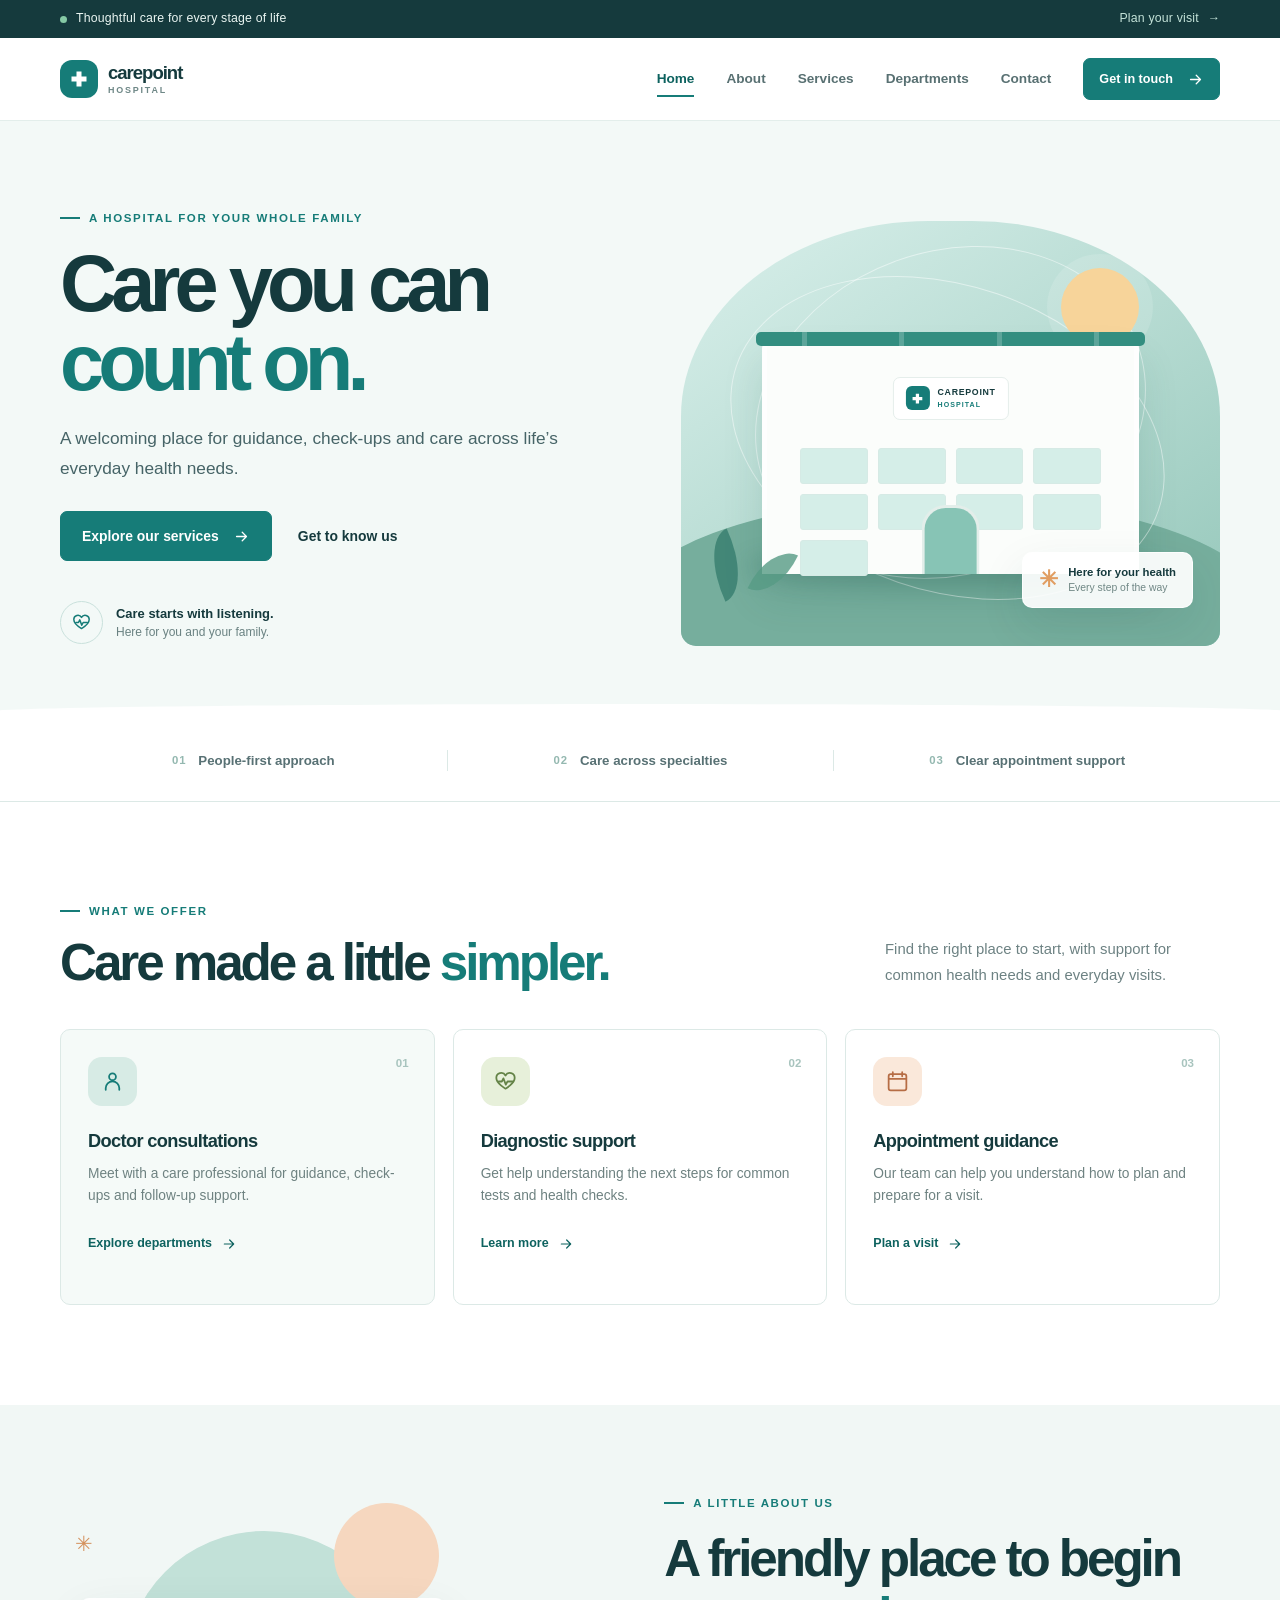
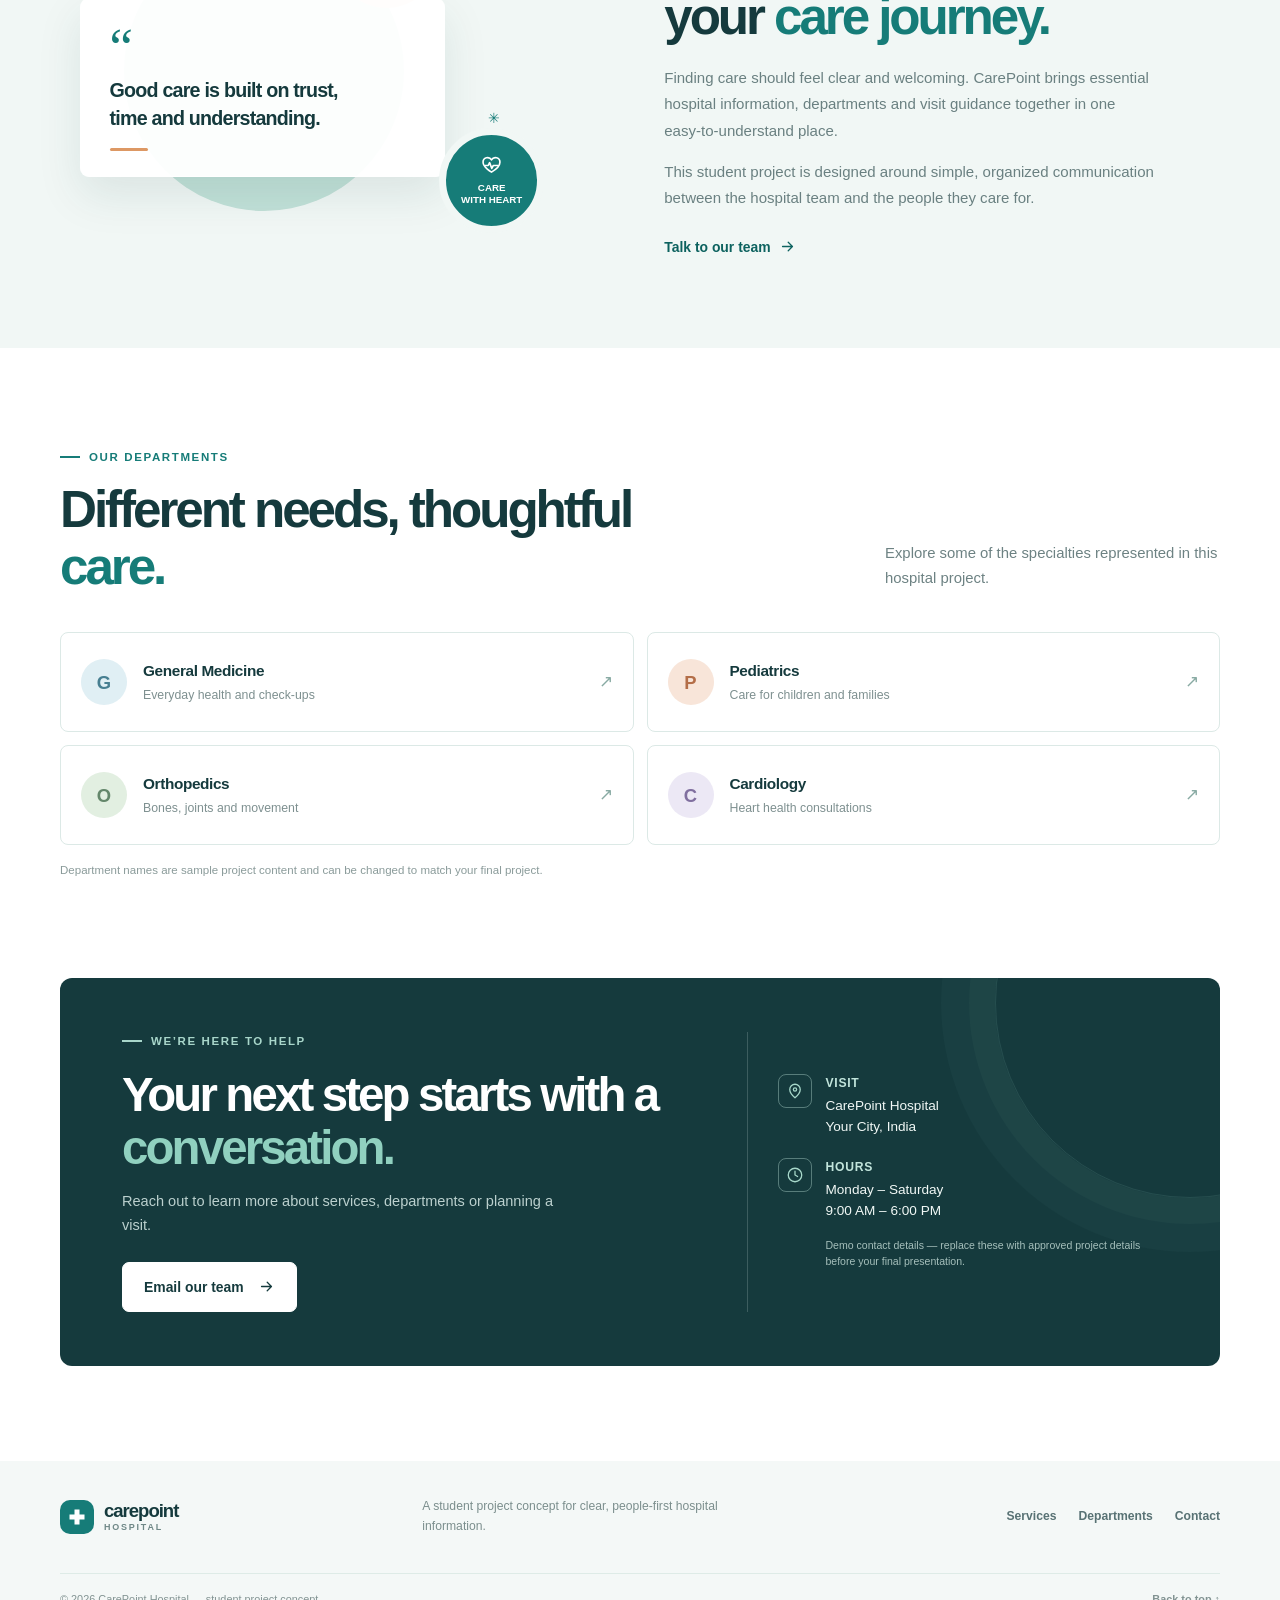
==== frontend/index.html @ 19afa3b1 "Create responsive hospital homepage" ====
<!doctype html>
<html lang="en">
  <head>
    <meta charset="utf-8">
    <meta name="viewport" content="width=device-width, initial-scale=1">
    <meta name="theme-color" content="#f6faf9">
    <meta name="description" content="A welcoming hospital homepage concept for the Hospital Management Web Application student project.">
    <title>CarePoint Hospital | Care you can count on</title>
    <link rel="stylesheet" href="css/style.css">
    <script src="js/main.js" defer></script>
  </head>
  <body>
    <a class="skip-link" href="#main-content">Skip to content</a>

    <svg class="icon-library" xmlns="http://www.w3.org/2000/svg" aria-hidden="true">
      <symbol id="icon-cross" viewBox="0 0 24 24">
        <path d="M9 3h6v6h6v6h-6v6H9v-6H3V9h6V3Z" fill="currentColor"/>
      </symbol>
      <symbol id="icon-arrow" viewBox="0 0 24 24">
        <path d="M5 12h14m-6-6 6 6-6 6" fill="none" stroke="currentColor" stroke-width="1.8" stroke-linecap="round" stroke-linejoin="round"/>
      </symbol>
      <symbol id="icon-heart" viewBox="0 0 24 24">
        <path d="M20.8 8.7c0 5.2-8.8 10.2-8.8 10.2S3.2 13.9 3.2 8.7A4.7 4.7 0 0 1 12 6.2a4.7 4.7 0 0 1 8.8 2.5Z" fill="none" stroke="currentColor" stroke-width="1.7" stroke-linejoin="round"/>
        <path d="M5.5 12h3l1.5-3 2.3 6 1.6-3h5.1" fill="none" stroke="currentColor" stroke-width="1.7" stroke-linecap="round" stroke-linejoin="round"/>
      </symbol>
      <symbol id="icon-person" viewBox="0 0 24 24">
        <circle cx="12" cy="7.5" r="3.3" fill="none" stroke="currentColor" stroke-width="1.7"/>
        <path d="M5.5 20v-1.7a6.5 6.5 0 0 1 13 0V20" fill="none" stroke="currentColor" stroke-width="1.7" stroke-linecap="round"/>
      </symbol>
      <symbol id="icon-calendar" viewBox="0 0 24 24">
        <rect x="3.5" y="5" width="17" height="15.5" rx="2" fill="none" stroke="currentColor" stroke-width="1.7"/>
        <path d="M7.5 3v4m9-4v4M4 9.5h16" fill="none" stroke="currentColor" stroke-width="1.7" stroke-linecap="round"/>
      </symbol>
      <symbol id="icon-location" viewBox="0 0 24 24">
        <path d="M19 10c0 5-7 11-7 11S5 15 5 10a7 7 0 1 1 14 0Z" fill="none" stroke="currentColor" stroke-width="1.7"/>
        <circle cx="12" cy="10" r="2.2" fill="none" stroke="currentColor" stroke-width="1.7"/>
      </symbol>
      <symbol id="icon-clock" viewBox="0 0 24 24">
        <circle cx="12" cy="12" r="9" fill="none" stroke="currentColor" stroke-width="1.7"/>
        <path d="M12 7v5l3.5 2" fill="none" stroke="currentColor" stroke-width="1.7" stroke-linecap="round"/>
      </symbol>
    </svg>

    <div class="announcement-bar">
      <div class="container announcement-inner">
        <span class="announcement-dot" aria-hidden="true"></span>
        <p>Thoughtful care for every stage of life</p>
        <a href="#contact">Plan your visit <span aria-hidden="true">&rarr;</span></a>
      </div>
    </div>

    <header class="site-header">
      <div class="container header-inner">
        <a class="brand" href="#home" aria-label="CarePoint Hospital home">
          <span class="brand-mark"><svg aria-hidden="true"><use href="#icon-cross"></use></svg></span>
          <span class="brand-name">carepoint<span>hospital</span></span>
        </a>

        <button class="menu-toggle" type="button" aria-expanded="false" aria-controls="primary-navigation" aria-label="Open navigation menu">
          <span></span><span></span><span></span>
        </button>

        <nav class="primary-navigation" id="primary-navigation" aria-label="Main navigation">
          <a class="nav-link active" href="#home">Home</a>
          <a class="nav-link" href="#about">About</a>
          <a class="nav-link" href="#services">Services</a>
          <a class="nav-link" href="#departments">Departments</a>
          <a class="nav-link" href="#contact">Contact</a>
          <a class="button button-small header-cta" href="#contact">Get in touch <svg aria-hidden="true"><use href="#icon-arrow"></use></svg></a>
        </nav>
      </div>
    </header>

    <main id="main-content">
      <section class="hero" id="home" aria-labelledby="hero-title">
        <div class="container hero-grid">
          <div class="hero-copy">
            <p class="eyebrow"><span></span> A hospital for your whole family</p>
            <h1 id="hero-title">Care you can <span>count on.</span></h1>
            <p class="hero-description">A welcoming place for guidance, check-ups and care across life’s everyday health needs.</p>
            <div class="hero-actions">
              <a class="button" href="#services">Explore our services <svg aria-hidden="true"><use href="#icon-arrow"></use></svg></a>
              <a class="text-link" href="#about">Get to know us</a>
            </div>
            <div class="hero-note">
              <span class="note-icon"><svg aria-hidden="true"><use href="#icon-heart"></use></svg></span>
              <p><strong>Care starts with listening.</strong><br>Here for you and your family.</p>
            </div>
          </div>

          <div class="hero-art" aria-label="Illustration of a welcoming hospital building" role="img">
            <div class="art-orbit orbit-one"></div>
            <div class="art-orbit orbit-two"></div>
            <div class="sun-shape"></div>
            <div class="building-shadow"></div>
            <div class="hospital-building">
              <div class="building-roof"><span></span><span></span><span></span><span></span></div>
              <div class="building-sign"><span class="sign-cross"><svg aria-hidden="true"><use href="#icon-cross"></use></svg></span><span>CAREPOINT<br><small>HOSPITAL</small></span></div>
              <div class="building-windows" aria-hidden="true"><i></i><i></i><i></i><i></i><i></i><i></i><i></i><i></i><i></i></div>
              <div class="building-door"></div>
            </div>
            <div class="art-caption"><span class="caption-sparkle" aria-hidden="true">✳</span><span>Here for your health<br><small>Every step of the way</small></span></div>
            <div class="art-leaf leaf-one"></div>
            <div class="art-leaf leaf-two"></div>
          </div>
        </div>
        <div class="hero-wave" aria-hidden="true"></div>
      </section>

      <section class="care-points" aria-label="Our approach to care">
        <div class="container care-points-inner">
          <div><span class="point-number">01</span><span>People-first approach</span></div>
          <div><span class="point-number">02</span><span>Care across specialties</span></div>
          <div><span class="point-number">03</span><span>Clear appointment support</span></div>
        </div>
      </section>

      <section class="section services-section" id="services" aria-labelledby="services-title">
        <div class="container">
          <div class="section-heading">
            <div>
              <p class="eyebrow"><span></span> What we offer</p>
              <h2 id="services-title">Care made a little <span>simpler.</span></h2>
            </div>
            <p class="section-intro">Find the right place to start, with support for common health needs and everyday visits.</p>
          </div>
          <div class="service-grid">
            <article class="service-card service-card-featured">
              <span class="card-index">01</span>
              <span class="service-icon"><svg aria-hidden="true"><use href="#icon-person"></use></svg></span>
              <h3>Doctor consultations</h3>
              <p>Meet with a care professional for guidance, check-ups and follow-up support.</p>
              <a href="#departments" aria-label="Explore departments for doctor consultations">Explore departments <svg aria-hidden="true"><use href="#icon-arrow"></use></svg></a>
            </article>
            <article class="service-card">
              <span class="card-index">02</span>
              <span class="service-icon icon-mint"><svg aria-hidden="true"><use href="#icon-heart"></use></svg></span>
              <h3>Diagnostic support</h3>
              <p>Get help understanding the next steps for common tests and health checks.</p>
              <a href="#contact" aria-label="Contact us about diagnostic support">Learn more <svg aria-hidden="true"><use href="#icon-arrow"></use></svg></a>
            </article>
            <article class="service-card">
              <span class="card-index">03</span>
              <span class="service-icon icon-peach"><svg aria-hidden="true"><use href="#icon-calendar"></use></svg></span>
              <h3>Appointment guidance</h3>
              <p>Our team can help you understand how to plan and prepare for a visit.</p>
              <a href="#contact" aria-label="Contact us for appointment guidance">Plan a visit <svg aria-hidden="true"><use href="#icon-arrow"></use></svg></a>
            </article>
          </div>
        </div>
      </section>

      <section class="about-section" id="about" aria-labelledby="about-title">
        <div class="container about-grid">
          <div class="about-visual" aria-hidden="true">
            <div class="about-circle circle-large"></div>
            <div class="about-circle circle-small"></div>
            <div class="about-quote-card"><span class="quote-mark">“</span><p>Good care is built on trust, time and understanding.</p><span class="quote-line"></span></div>
            <div class="about-stamp"><svg><use href="#icon-heart"></use></svg><span>Care<br>with heart</span></div>
            <div class="about-sparkle sparkle-one">✳</div><div class="about-sparkle sparkle-two">✳</div>
          </div>
          <div class="about-copy">
            <p class="eyebrow"><span></span> A little about us</p>
            <h2 id="about-title">A friendly place to begin your <span>care journey.</span></h2>
            <p>Finding care should feel clear and welcoming. CarePoint brings essential hospital information, departments and visit guidance together in one easy-to-understand place.</p>
            <p>This student project is designed around simple, organized communication between the hospital team and the people they care for.</p>
            <a class="text-link text-link-dark" href="#contact">Talk to our team <svg aria-hidden="true"><use href="#icon-arrow"></use></svg></a>
          </div>
        </div>
      </section>

      <section class="section departments-section" id="departments" aria-labelledby="departments-title">
        <div class="container">
          <div class="section-heading">
            <div>
              <p class="eyebrow"><span></span> Our departments</p>
              <h2 id="departments-title">Different needs, thoughtful <span>care.</span></h2>
            </div>
            <p class="section-intro">Explore some of the specialties represented in this hospital project.</p>
          </div>
          <div class="department-grid">
            <article class="department-card"><span class="department-symbol symbol-blue">G</span><div><h3>General Medicine</h3><p>Everyday health and check-ups</p></div><span class="department-arrow" aria-hidden="true">↗</span></article>
            <article class="department-card"><span class="department-symbol symbol-peach">P</span><div><h3>Pediatrics</h3><p>Care for children and families</p></div><span class="department-arrow" aria-hidden="true">↗</span></article>
            <article class="department-card"><span class="department-symbol symbol-mint">O</span><div><h3>Orthopedics</h3><p>Bones, joints and movement</p></div><span class="department-arrow" aria-hidden="true">↗</span></article>
            <article class="department-card"><span class="department-symbol symbol-lilac">C</span><div><h3>Cardiology</h3><p>Heart health consultations</p></div><span class="department-arrow" aria-hidden="true">↗</span></article>
          </div>
          <p class="demo-note">Department names are sample project content and can be changed to match your final project.</p>
        </div>
      </section>

      <section class="contact-section" id="contact" aria-labelledby="contact-title">
        <div class="container contact-panel">
          <div class="contact-copy">
            <p class="eyebrow eyebrow-light"><span></span> We’re here to help</p>
            <h2 id="contact-title">Your next step starts with a <span>conversation.</span></h2>
            <p>Reach out to learn more about services, departments or planning a visit.</p>
            <a class="button button-light" href="mailto:hello@carepoint.example">Email our team <svg aria-hidden="true"><use href="#icon-arrow"></use></svg></a>
          </div>
          <div class="contact-details">
            <div class="contact-detail"><span class="detail-icon"><svg aria-hidden="true"><use href="#icon-location"></use></svg></span><div><h3>Visit</h3><p>CarePoint Hospital<br>Your City, India</p></div></div>
            <div class="contact-detail"><span class="detail-icon"><svg aria-hidden="true"><use href="#icon-clock"></use></svg></span><div><h3>Hours</h3><p>Monday – Saturday<br>9:00 AM – 6:00 PM</p></div></div>
            <p class="contact-demo-note">Demo contact details — replace these with approved project details before your final presentation.</p>
          </div>
          <div class="contact-decoration" aria-hidden="true"></div>
        </div>
      </section>
    </main>

    <footer class="site-footer">
      <div class="container footer-main">
        <a class="brand brand-footer" href="#home" aria-label="CarePoint Hospital home">
          <span class="brand-mark"><svg aria-hidden="true"><use href="#icon-cross"></use></svg></span>
          <span class="brand-name">carepoint<span>hospital</span></span>
        </a>
        <p>A student project concept for clear, people-first hospital information.</p>
        <div class="footer-links"><a href="#services">Services</a><a href="#departments">Departments</a><a href="#contact">Contact</a></div>
      </div>
      <div class="container footer-bottom"><span>© <span id="current-year">2026</span> CarePoint Hospital — student project concept</span><a href="#home">Back to top ↑</a></div>
    </footer>
  </body>
</html>
---- frontend/css/style.css ----
:root {
  color-scheme: light;
  --ink: #153a3d;
  --ink-soft: #466467;
  --teal: #167c78;
  --teal-dark: #0d625f;
  --mint: #e2f2ef;
  --mint-pale: #f3f9f7;
  --paper: #ffffff;
  --line: #dce9e6;
  --peach: #f8e3d7;
  --shadow: 0 18px 45px rgba(20, 65, 65, .1);
  --font-body: 'Avenir Next', Avenir, 'Segoe UI', sans-serif;
  --font-heading: 'Avenir Next', Avenir, 'Segoe UI', sans-serif;
}

* { box-sizing: border-box; }
html { scroll-behavior: smooth; scroll-padding-top: 90px; }
body { margin: 0; background: var(--paper); color: var(--ink); font-family: var(--font-body); font-size: 16px; line-height: 1.6; -webkit-font-smoothing: antialiased; }
svg { display: block; width: 1.2rem; height: 1.2rem; }
.icon-library { position: absolute; width: 0; height: 0; overflow: hidden; }
.container { width: min(1160px, calc(100% - 48px)); margin-inline: auto; }
.skip-link { position: absolute; top: -60px; left: 20px; z-index: 1000; padding: 10px 16px; border-radius: 8px; background: var(--ink); color: white; }
.skip-link:focus { top: 12px; }
a { color: inherit; text-decoration: none; }
a:focus-visible, button:focus-visible { outline: 3px solid #ed9e68; outline-offset: 4px; }

.announcement-bar { background: var(--ink); color: #eaf5f2; font-size: .77rem; letter-spacing: .015em; }
.announcement-inner { min-height: 38px; display: flex; align-items: center; gap: 9px; }
.announcement-inner p { margin: 0; }
.announcement-dot { width: 7px; height: 7px; border-radius: 50%; background: #85c9a5; }
.announcement-inner a { margin-left: auto; color: #c4e3d9; }
.announcement-inner a span { padding-left: 5px; }

.site-header { position: sticky; top: 0; z-index: 50; background: rgba(255, 255, 255, .96); border-bottom: 1px solid rgba(220, 233, 230, .78); backdrop-filter: blur(12px); }
.header-inner { display: flex; min-height: 82px; align-items: center; justify-content: space-between; gap: 30px; }
.brand { display: inline-flex; align-items: center; gap: 10px; flex: 0 0 auto; }
.brand-mark { display: grid; width: 38px; height: 38px; place-items: center; border-radius: 12px; background: var(--teal); color: white; }
.brand-mark svg { width: 20px; height: 20px; }
.brand-name { display: flex; flex-direction: column; color: var(--ink); font-family: var(--font-heading); font-size: 1.16rem; font-weight: 800; line-height: 1.05; letter-spacing: -.055em; }
.brand-name span { margin-top: 3px; color: #6f8887; font-family: var(--font-body); font-size: .56rem; font-weight: 600; letter-spacing: .2em; text-transform: uppercase; }
.primary-navigation { display: flex; align-items: center; gap: clamp(18px, 2.5vw, 34px); }
.nav-link { position: relative; padding: 8px 0; color: #587072; font-size: .85rem; font-weight: 600; transition: color .2s ease; }
.nav-link:hover, .nav-link.active { color: var(--teal-dark); }
.nav-link.active::after { position: absolute; right: 0; bottom: 1px; left: 0; height: 2px; background: var(--teal); content: ''; }
.button { display: inline-flex; min-height: 50px; align-items: center; justify-content: center; gap: 14px; padding: 0 21px; border: 1px solid var(--teal); border-radius: 7px; background: var(--teal); color: white; font-size: .87rem; font-weight: 700; transition: background .2s ease, transform .2s ease; }
.button:hover { transform: translateY(-2px); background: var(--teal-dark); }
.button svg, .text-link svg { width: 17px; height: 17px; }
.button-small { min-height: 42px; padding-inline: 15px; font-size: .79rem; }
.menu-toggle { display: none; }

.hero { position: relative; overflow: hidden; padding: 82px 0 56px; background: var(--mint-pale); }
.hero-grid { position: relative; z-index: 1; display: grid; grid-template-columns: 1fr .94fr; align-items: center; gap: 48px; }
.hero-copy { padding: 6px 0 20px; }
.eyebrow { display: flex; align-items: center; gap: 9px; margin: 0 0 18px; color: var(--teal); font-size: .72rem; font-weight: 700; letter-spacing: .14em; text-transform: uppercase; }
.eyebrow > span { width: 20px; height: 2px; background: currentColor; }
h1, h2, h3, p { overflow-wrap: break-word; }
h1, h2, h3 { margin-top: 0; font-family: var(--font-heading); }
.hero h1 { max-width: 610px; margin-bottom: 20px; font-size: clamp(3.4rem, 6.2vw, 5.65rem); font-weight: 700; line-height: .99; letter-spacing: -.075em; }
.hero h1 span, .section-heading h2 span, .about-copy h2 span, .contact-copy h2 span { color: var(--teal); }
.hero-description { max-width: 510px; margin: 0; color: var(--ink-soft); font-size: 1.08rem; line-height: 1.75; }
.hero-actions { display: flex; align-items: center; gap: 26px; margin-top: 28px; }
.text-link { display: inline-flex; align-items: center; gap: 8px; color: var(--ink); font-size: .87rem; font-weight: 700; }
.text-link:hover { color: var(--teal); }
.hero-note { display: flex; align-items: center; gap: 13px; margin-top: 40px; }
.note-icon { display: grid; width: 43px; height: 43px; place-items: center; border: 1px solid #c9e1dc; border-radius: 50%; color: var(--teal); }
.note-icon svg { width: 21px; height: 21px; }
.hero-note p { margin: 0; color: #6a8282; font-size: .75rem; line-height: 1.5; }
.hero-note strong { color: var(--ink); font-size: .81rem; }

.hero-art { position: relative; min-height: 425px; overflow: hidden; border-radius: 46% 46% 15px 15px; background: linear-gradient(145deg, #d8efea 2%, #b6dbd2 52%, #95c7ba 100%); isolation: isolate; }
.hero-art::after { position: absolute; z-index: -1; right: -10%; bottom: -23%; left: -12%; height: 58%; border-radius: 50% 50% 0 0; background: #76ae9d; content: ''; }
.art-orbit { position: absolute; border: 1px solid rgba(255,255,255,.48); border-radius: 50%; }
.orbit-one { top: 7%; left: 13%; width: 74%; height: 76%; transform: rotate(-20deg); }
.orbit-two { top: 15%; left: 8%; width: 83%; height: 72%; transform: rotate(19deg); }
.sun-shape { position: absolute; top: 11%; right: 15%; width: 78px; height: 78px; border-radius: 50%; background: #f7d49a; box-shadow: 0 0 0 14px rgba(255,255,255,.13); }
.building-shadow { position: absolute; right: 13%; bottom: 14%; left: 12%; height: 9%; border-radius: 50%; background: rgba(27, 81, 73, .2); filter: blur(11px); }
.hospital-building { position: absolute; right: 15%; bottom: 17%; left: 15%; height: 55%; border: 5px solid rgba(255,255,255,.65); border-bottom: 0; border-radius: 8px 8px 0 0; background: #fbfdfb; box-shadow: 0 22px 40px rgba(29, 91, 80, .14); }
.building-roof { position: absolute; top: -13px; right: -11px; left: -11px; display: flex; height: 14px; justify-content: space-around; border-radius: 5px; background: #338e80; }
.building-roof span { width: 5px; height: 100%; background: rgba(255,255,255,.2); }
.building-sign { position: absolute; top: 14%; left: 50%; display: flex; align-items: center; gap: 8px; padding: 8px 12px; border: 1px solid #e5eeeb; border-radius: 7px; background: #fff; color: var(--ink); font-size: .55rem; font-weight: 800; letter-spacing: .08em; line-height: 1.4; transform: translateX(-50%); white-space: nowrap; }
.building-sign small { color: var(--teal); font-size: .44rem; letter-spacing: .15em; }
.sign-cross { display: grid; width: 24px; height: 24px; place-items: center; border-radius: 6px; background: var(--teal); color: white; }
.sign-cross svg { width: 13px; height: 13px; }
.building-windows { position: absolute; top: 45%; right: 9%; left: 9%; display: grid; grid-template-columns: repeat(4, 1fr); gap: 10px; }
.building-windows i { height: 36px; border: 1px solid #d6eae5; border-radius: 3px; background: #d5eee8; }
.building-door { position: absolute; bottom: 0; left: 50%; width: 16%; height: 30%; border: 3px solid #e3eeea; border-bottom: 0; border-radius: 24px 24px 0 0; background: #87c4b5; transform: translateX(-50%); }
.art-caption { position: absolute; z-index: 3; right: 5%; bottom: 9%; display: flex; align-items: center; gap: 10px; padding: 11px 16px; border: 1px solid rgba(255,255,255,.82); border-radius: 10px; background: rgba(255,255,255,.92); box-shadow: var(--shadow); color: var(--ink); font-size: .71rem; font-weight: 700; line-height: 1.35; }
.art-caption small { color: #708785; font-size: .65rem; font-weight: 500; }
.caption-sparkle { color: #e19d61; font-size: 1.45rem; }
.art-leaf { position: absolute; z-index: 2; bottom: 12%; width: 32px; height: 66px; border-radius: 100% 0 100% 0; background: #367e6e; opacity: .8; transform-origin: bottom; }
.leaf-one { left: 8%; transform: rotate(-25deg); }
.leaf-two { left: 12%; height: 51px; background: #579c85; transform: rotate(25deg); }
.hero-wave { position: absolute; bottom: -1px; left: -2%; width: 104%; height: 17px; border-radius: 50% 50% 0 0; background: white; }

.care-points { border-bottom: 1px solid var(--line); }
.care-points-inner { display: grid; min-height: 81px; grid-template-columns: repeat(3, 1fr); align-items: center; }
.care-points-inner > div { display: flex; align-items: center; justify-content: center; gap: 12px; color: #587174; font-size: .83rem; font-weight: 600; }
.care-points-inner > div + div { border-left: 1px solid var(--line); }
.point-number { color: #94b8b0; font-family: var(--font-heading); font-size: .71rem; font-weight: 800; letter-spacing: .08em; }

.section { padding: 100px 0; }
.section-heading { display: flex; align-items: end; justify-content: space-between; gap: 45px; margin-bottom: 37px; }
.section-heading .eyebrow { margin-bottom: 14px; }
.section-heading h2, .about-copy h2 { max-width: 600px; margin: 0; font-size: clamp(2.1rem, 4vw, 3.35rem); font-weight: 700; line-height: 1.12; letter-spacing: -.06em; }
.section-intro { max-width: 335px; margin: 0 0 4px; color: #6d8283; font-size: .93rem; line-height: 1.7; }
.service-grid { display: grid; grid-template-columns: repeat(3, 1fr); gap: 18px; }
.service-card { position: relative; min-height: 276px; padding: 27px 27px 23px; border: 1px solid var(--line); border-radius: 10px; background: #fff; transition: transform .25s ease, box-shadow .25s ease, border-color .25s ease; }
.service-card:hover { transform: translateY(-4px); border-color: #b6d6ce; box-shadow: 0 15px 35px rgba(30, 78, 75, .08); }
.service-card-featured { background: #f5faf8; }
.card-index { position: absolute; top: 24px; right: 25px; color: #a8c4be; font-family: var(--font-heading); font-size: .72rem; font-weight: 700; }
.service-icon { display: grid; width: 49px; height: 49px; place-items: center; border-radius: 14px; background: #d7ebe5; color: var(--teal); }
.service-icon svg { width: 25px; height: 25px; }
.icon-mint { background: #e7f0da; color: #648347; }
.icon-peach { background: #fae8da; color: #b66d45; }
.service-card h3 { margin: 20px 0 8px; font-size: 1.14rem; letter-spacing: -.035em; }
.service-card p { min-height: 54px; margin: 0; color: #6e8281; font-size: .86rem; line-height: 1.6; }
.service-card > a { display: inline-flex; align-items: center; gap: 9px; margin-top: 17px; color: var(--teal-dark); font-size: .78rem; font-weight: 700; }
.service-card > a svg { width: 16px; height: 16px; transition: transform .2s ease; }
.service-card > a:hover svg { transform: translateX(3px); }

.about-section { overflow: hidden; padding: 89px 0; background: #f1f7f5; }
.about-grid { display: grid; grid-template-columns: .88fr 1fr; align-items: center; gap: clamp(55px, 9vw, 120px); }
.about-visual { position: relative; min-height: 355px; }
.about-circle { position: absolute; border-radius: 50%; }
.circle-large { top: 9%; left: 13%; width: 280px; height: 280px; background: #c2e1d8; }
.circle-small { top: 1%; left: 56%; width: 105px; height: 105px; background: #f6d7bf; }
.about-quote-card { position: absolute; top: 28%; left: 4%; width: 83%; max-width: 365px; min-height: 172px; padding: 25px 29px; border: 1px solid rgba(255,255,255,.75); border-radius: 9px; background: rgba(255,255,255,.95); box-shadow: var(--shadow); }
.quote-mark { color: var(--teal); font-family: Georgia, serif; font-size: 3.3rem; line-height: .9; }
.about-quote-card p { max-width: 270px; margin: 4px 0 16px; font-family: var(--font-heading); font-size: 1.23rem; font-weight: 600; line-height: 1.4; letter-spacing: -.04em; }
.quote-line { display: block; width: 38px; height: 3px; border-radius: 4px; background: #dd9864; }
.about-stamp { position: absolute; right: 1%; bottom: 6%; display: flex; width: 105px; height: 105px; flex-direction: column; align-items: center; justify-content: center; gap: 5px; border: 7px solid #f1f7f5; border-radius: 50%; background: var(--teal); color: white; font-size: .61rem; font-weight: 700; line-height: 1.2; text-align: center; text-transform: uppercase; }
.about-stamp svg { width: 23px; height: 23px; }
.about-sparkle { position: absolute; color: #d4915d; }
.sparkle-one { top: 8%; left: 3%; font-size: 1.3rem; }
.sparkle-two { right: 10%; bottom: 35%; color: var(--teal); font-size: .9rem; }
.about-copy > p:not(.eyebrow) { max-width: 490px; color: #6a8081; font-size: .94rem; line-height: 1.75; }
.about-copy h2 { margin-bottom: 20px; }
.about-copy h2 span { display: inline; }
.about-copy .text-link { margin-top: 9px; color: var(--teal-dark); }

.departments-section { padding-top: 100px; padding-bottom: 98px; }
.department-grid { display: grid; grid-template-columns: repeat(2, 1fr); gap: 13px; }
.department-card { display: flex; min-height: 100px; align-items: center; gap: 16px; padding: 17px 20px; border: 1px solid var(--line); border-radius: 8px; background: white; transition: border-color .2s ease, background .2s ease; }
.department-card:hover { border-color: #add1c7; background: #fbfdfc; }
.department-symbol { display: grid; width: 46px; height: 46px; flex: 0 0 auto; place-items: center; border-radius: 50%; font-family: var(--font-heading); font-size: 1.15rem; font-weight: 700; }
.symbol-blue { background: #e0eff4; color: #477f91; }
.symbol-peach { background: #f8e5d9; color: #b46e48; }
.symbol-mint { background: #e2efe1; color: #64876b; }
.symbol-lilac { background: #ece8f5; color: #806f9f; }
.department-card h3 { margin: 0 0 3px; font-size: .96rem; letter-spacing: -.025em; }
.department-card p { margin: 0; color: #7e9090; font-size: .77rem; }
.department-arrow { margin-left: auto; color: #88aaa3; font-size: 1.05rem; }
.demo-note { margin: 16px 0 0; color: #8a9b9a; font-size: .72rem; }

.contact-section { padding: 0 0 95px; }
.contact-panel { position: relative; display: grid; grid-template-columns: 1.15fr .85fr; gap: 70px; overflow: hidden; padding: 54px 62px; border-radius: 12px; background: var(--ink); color: white; }
.contact-copy, .contact-details { position: relative; z-index: 1; }
.eyebrow-light { color: #a8d6ca; }
.contact-copy h2 { max-width: 580px; margin: 0 0 16px; font-size: clamp(2rem, 3.7vw, 3rem); line-height: 1.12; letter-spacing: -.06em; }
.contact-copy h2 span { color: #90d0bf; }
.contact-copy > p:not(.eyebrow) { max-width: 450px; margin: 0; color: #bbd0ce; font-size: .91rem; }
.button-light { margin-top: 25px; border-color: white; background: white; color: var(--ink); }
.button-light:hover { border-color: #dff1ec; background: #dff1ec; }
.contact-details { display: grid; align-content: center; gap: 21px; padding-left: 30px; border-left: 1px solid rgba(212, 236, 230, .2); }
.contact-detail { display: flex; align-items: flex-start; gap: 13px; }
.detail-icon { display: grid; width: 34px; height: 34px; flex: 0 0 auto; place-items: center; border: 1px solid rgba(188, 226, 216, .4); border-radius: 8px; color: #a7d8ca; }
.detail-icon svg { width: 18px; height: 18px; }
.contact-detail h3 { margin: 0 0 3px; color: #c2e5dc; font-size: .76rem; letter-spacing: .06em; text-transform: uppercase; }
.contact-detail p { margin: 0; color: #f1f8f6; font-size: .85rem; line-height: 1.5; }
.contact-demo-note { margin: -4px 0 0 47px; color: #a5bfbb; font-size: .66rem; line-height: 1.5; }
.contact-decoration { position: absolute; top: -170px; right: -165px; width: 390px; height: 390px; border: 1px solid rgba(140, 195, 182, .14); border-radius: 50%; box-shadow: 0 0 0 26px rgba(140, 195, 182, .04), 0 0 0 54px rgba(140, 195, 182, .035); }

.site-footer { background: #f4f8f7; }
.footer-main { display: flex; min-height: 112px; align-items: center; justify-content: space-between; gap: 30px; }
.brand-footer .brand-mark { width: 34px; height: 34px; border-radius: 10px; }
.footer-main > p { max-width: 340px; margin: 0; color: #7b8e8d; font-size: .76rem; }
.footer-links { display: flex; gap: 22px; color: #587274; font-size: .76rem; font-weight: 600; }
.footer-links a:hover, .footer-bottom a:hover { color: var(--teal); }
.footer-bottom { display: flex; min-height: 53px; align-items: center; justify-content: space-between; border-top: 1px solid #deebe7; color: #829392; font-size: .68rem; }
.footer-bottom a { font-weight: 600; }

@media (max-width: 900px) {
  .primary-navigation { gap: 17px; }
  .nav-link { font-size: .79rem; }
  .header-cta { display: none; }
  .hero-grid { gap: 28px; }
  .hero h1 { font-size: clamp(3.2rem, 7vw, 4.5rem); }
  .hero-art { min-height: 370px; }
  .section { padding: 82px 0; }
  .about-grid { gap: 55px; }
  .contact-panel { gap: 35px; padding: 48px; }
}

@media (max-width: 680px) {
  html { scroll-padding-top: 72px; }
  .container { width: min(100% - 36px, 520px); }
  .announcement-inner { min-height: 35px; font-size: .65rem; }
  .announcement-inner a { font-size: .65rem; }
  .header-inner { min-height: 68px; }
  .brand-mark { width: 35px; height: 35px; }
  .menu-toggle { display: flex; width: 42px; height: 42px; flex-direction: column; align-items: center; justify-content: center; gap: 5px; border: 1px solid var(--line); border-radius: 7px; background: white; cursor: pointer; }
  .menu-toggle span { width: 17px; height: 2px; border-radius: 2px; background: var(--ink); transition: transform .2s ease, opacity .2s ease; }
  .menu-toggle[aria-expanded="true"] span:first-child { transform: translateY(7px) rotate(45deg); }
  .menu-toggle[aria-expanded="true"] span:nth-child(2) { opacity: 0; }
  .menu-toggle[aria-expanded="true"] span:last-child { transform: translateY(-7px) rotate(-45deg); }
  .primary-navigation { position: absolute; top: 100%; right: 0; left: 0; display: none; align-items: stretch; gap: 0; padding: 9px 18px 18px; border-bottom: 1px solid var(--line); background: white; box-shadow: 0 15px 25px rgba(20,65,65,.08); }
  .primary-navigation.is-open { display: flex; flex-direction: column; }
  .nav-link { padding: 12px 3px; border-bottom: 1px solid #eef3f1; font-size: .88rem; }
  .nav-link.active::after { display: none; }
  .header-cta { display: inline-flex; align-self: flex-start; margin-top: 13px; }
  .hero { padding: 55px 0 39px; }
  .hero-grid { grid-template-columns: 1fr; gap: 34px; }
  .hero-copy { padding: 0; }
  .hero h1 { max-width: 470px; font-size: clamp(3.25rem, 14vw, 4.8rem); }
  .hero-description { max-width: 430px; font-size: .97rem; }
  .hero-note { margin-top: 28px; }
  .hero-art { min-height: 325px; margin-inline: 4px; border-radius: 45% 45% 13px 13px; }
  .hospital-building { right: 13%; left: 13%; }
  .art-caption { right: 4%; bottom: 8%; }
  .care-points-inner { min-height: unset; grid-template-columns: 1fr; padding-block: 10px; }
  .care-points-inner > div { justify-content: flex-start; min-height: 44px; font-size: .77rem; }
  .care-points-inner > div + div { border-top: 1px solid var(--line); border-left: 0; }
  .section { padding: 70px 0; }
  .section-heading { display: block; margin-bottom: 27px; }
  .section-heading h2, .about-copy h2 { font-size: clamp(2.1rem, 10vw, 3rem); }
  .section-intro { margin-top: 14px; font-size: .87rem; }
  .service-grid { grid-template-columns: 1fr; gap: 12px; }
  .service-card { min-height: 0; padding: 22px; }
  .service-card p { min-height: unset; }
  .service-card h3 { margin-top: 16px; }
  .about-section { padding: 65px 0; }
  .about-grid { grid-template-columns: 1fr; gap: 28px; }
  .about-visual { min-height: 300px; max-width: 440px; width: 100%; margin-inline: auto; }
  .circle-large { width: 245px; height: 245px; }
  .about-quote-card { top: 27%; width: 82%; }
  .about-copy > p:not(.eyebrow) { font-size: .88rem; }
  .departments-section { padding-block: 70px; }
  .department-grid { grid-template-columns: 1fr; gap: 10px; }
  .department-card { min-height: 85px; padding: 14px; }
  .contact-section { padding-bottom: 65px; }
  .contact-panel { grid-template-columns: 1fr; gap: 30px; padding: 34px 25px; }
  .contact-copy h2 { font-size: 2.25rem; }
  .contact-details { padding: 25px 0 0; border-top: 1px solid rgba(212,236,230,.2); border-left: 0; }
  .footer-main { align-items: flex-start; flex-direction: column; gap: 17px; padding-block: 25px; }
  .footer-main > p { margin: 0; }
  .footer-links { flex-wrap: wrap; gap: 17px; }
  .footer-bottom { align-items: flex-start; flex-direction: column; justify-content: center; gap: 6px; padding-block: 12px; font-size: .65rem; }
}

@media (prefers-reduced-motion: reduce) {
  *, *::before, *::after { scroll-behavior: auto !important; transition-duration: .01ms !important; animation-duration: .01ms !important; animation-iteration-count: 1 !important; }
}
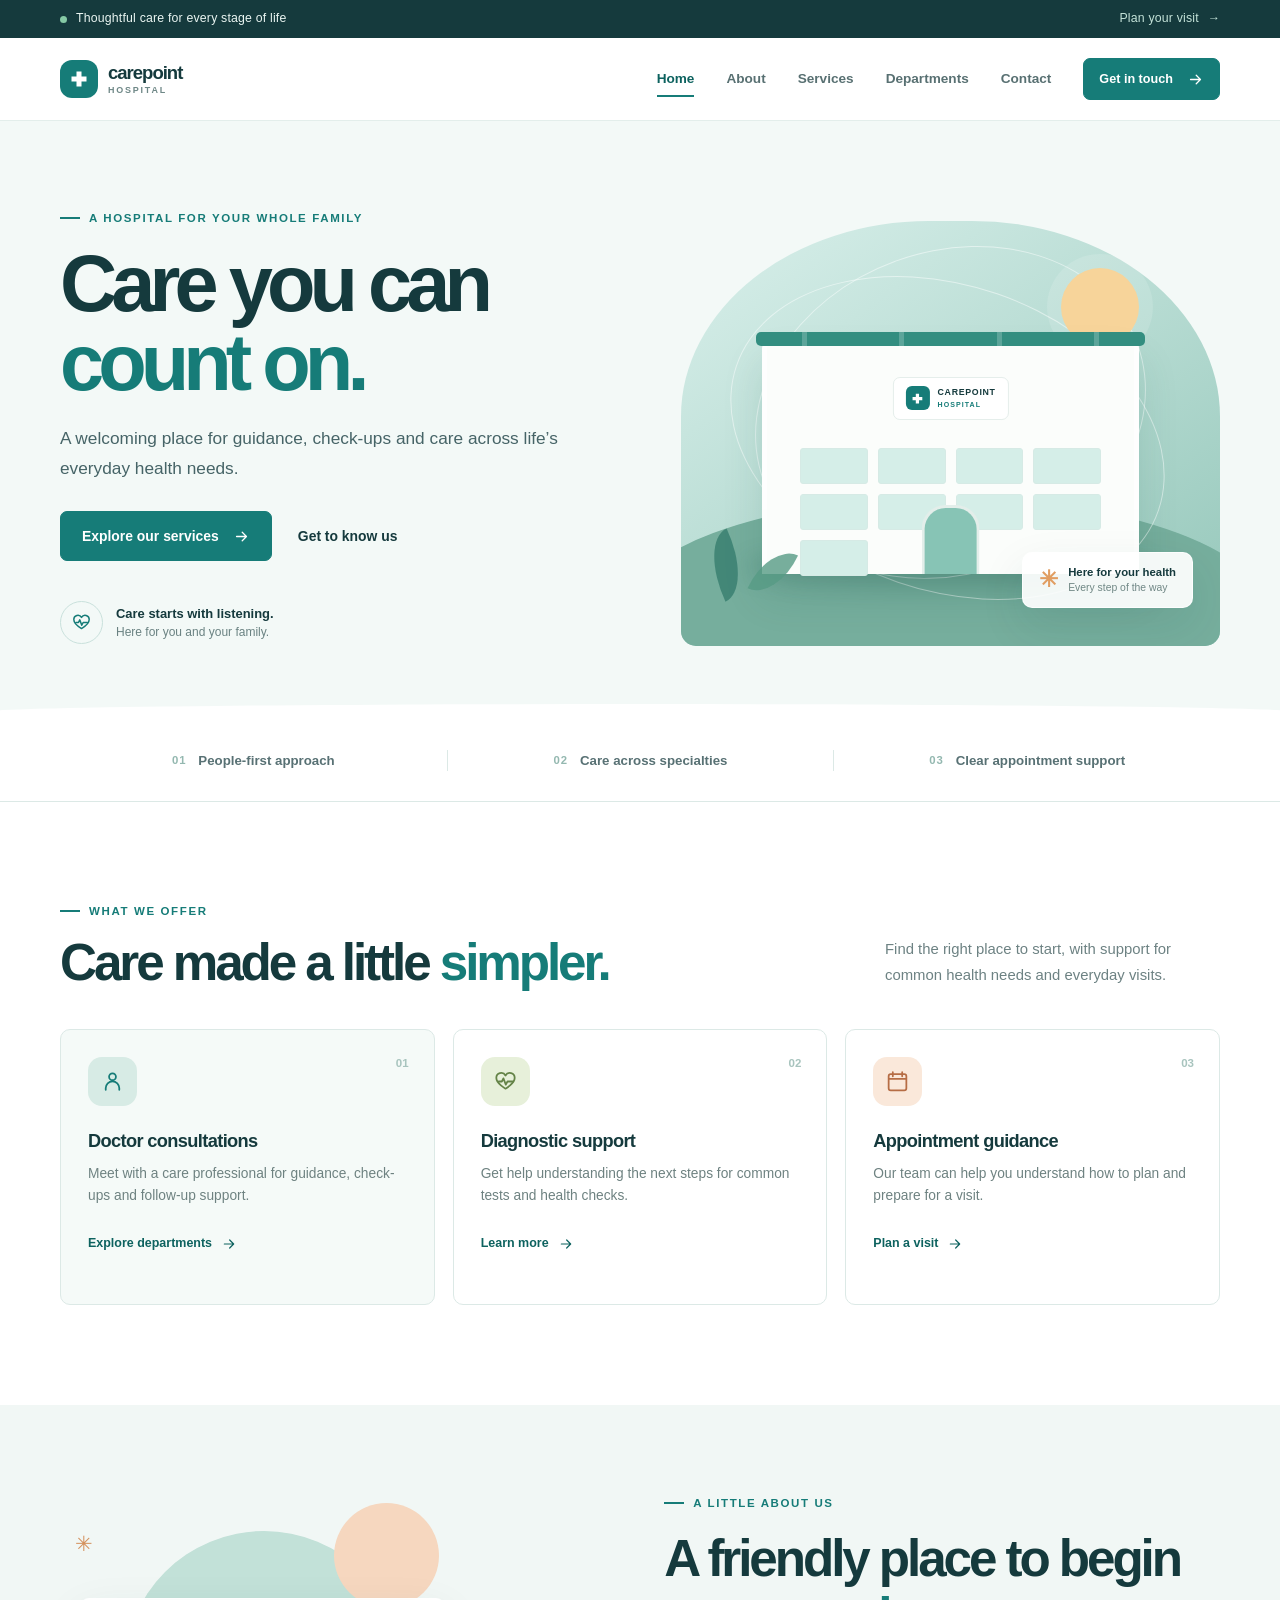
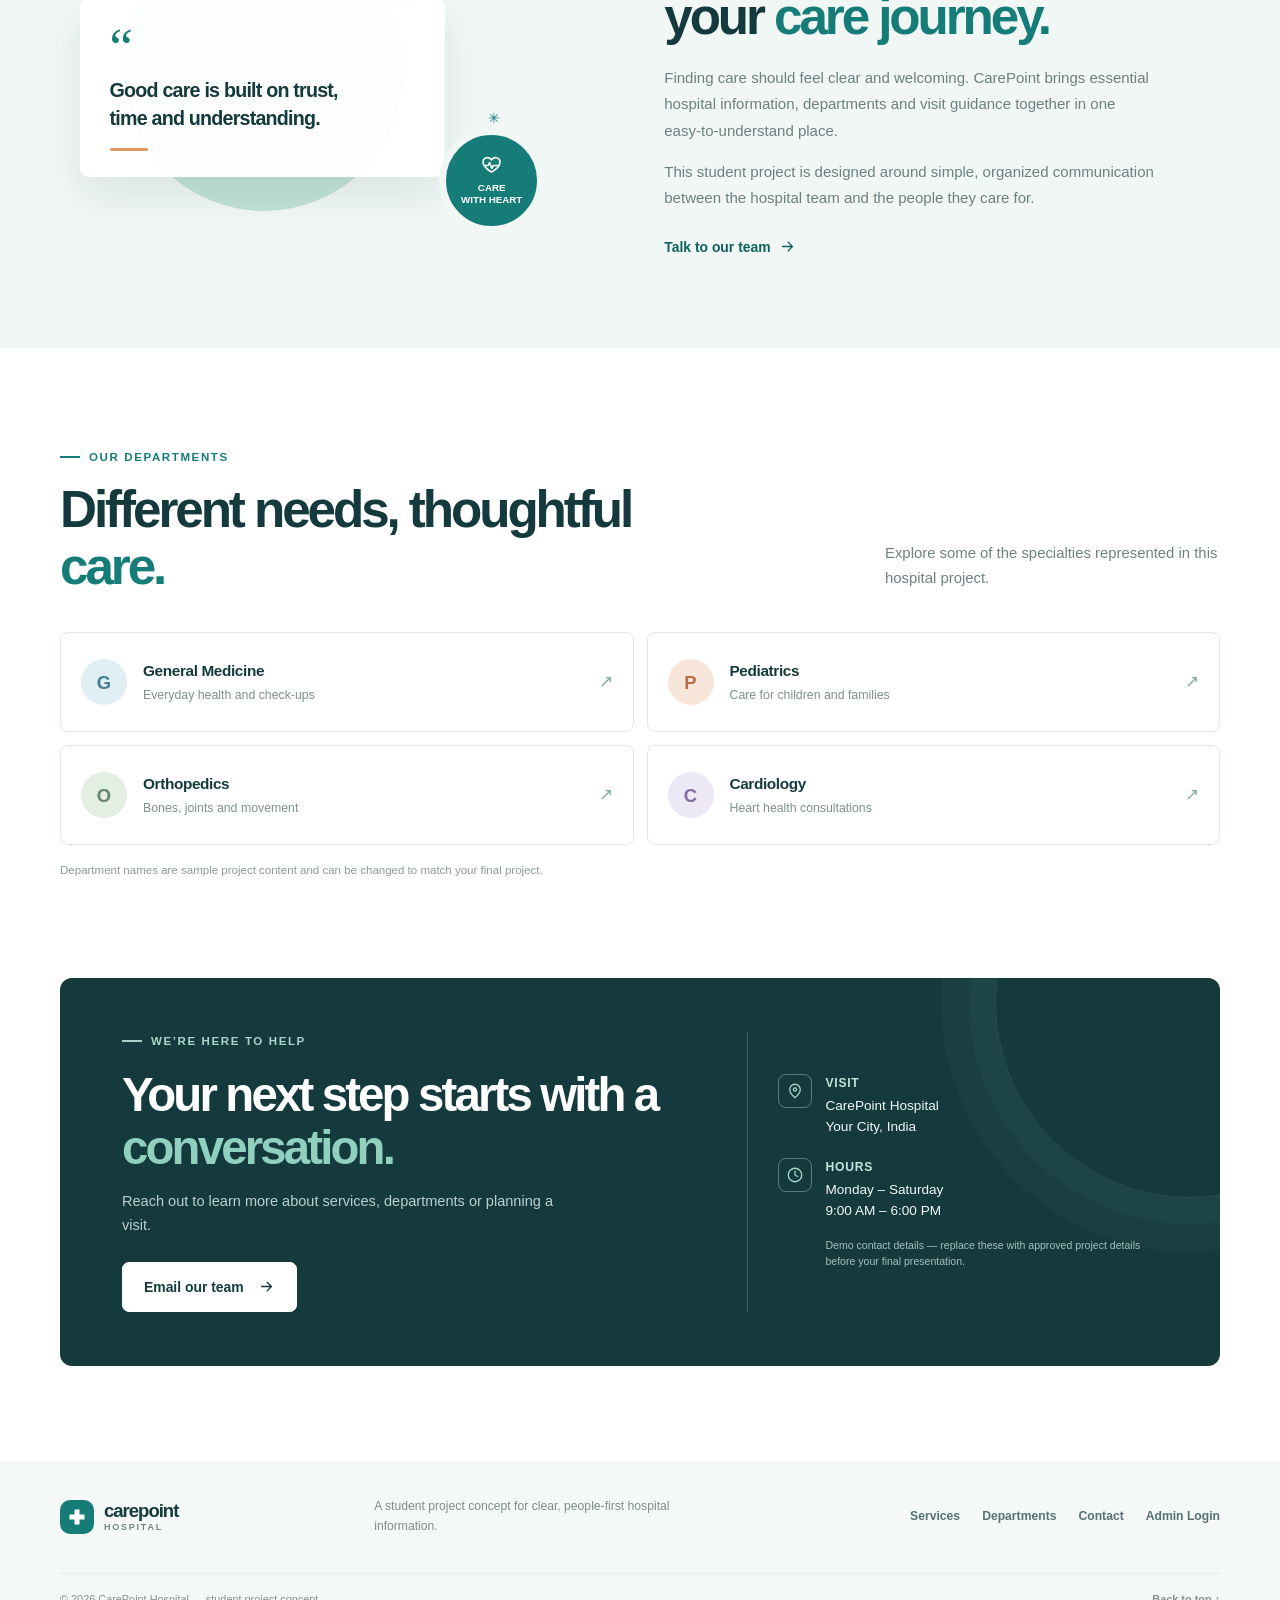
==== commit 9819835a: "Add admin login and dashboard UI" ====
--- a/frontend/index.html
+++ b/frontend/index.html
@@ -213,7 +213,7 @@
           <span class="brand-name">carepoint<span>hospital</span></span>
         </a>
         <p>A student project concept for clear, people-first hospital information.</p>
-        <div class="footer-links"><a href="#services">Services</a><a href="#departments">Departments</a><a href="#contact">Contact</a></div>
+        <div class="footer-links"><a href="#services">Services</a><a href="#departments">Departments</a><a href="#contact">Contact</a><a href="login.html">Admin Login</a></div>
       </div>
       <div class="container footer-bottom"><span>© <span id="current-year">2026</span> CarePoint Hospital — student project concept</span><a href="#home">Back to top ↑</a></div>
     </footer>
